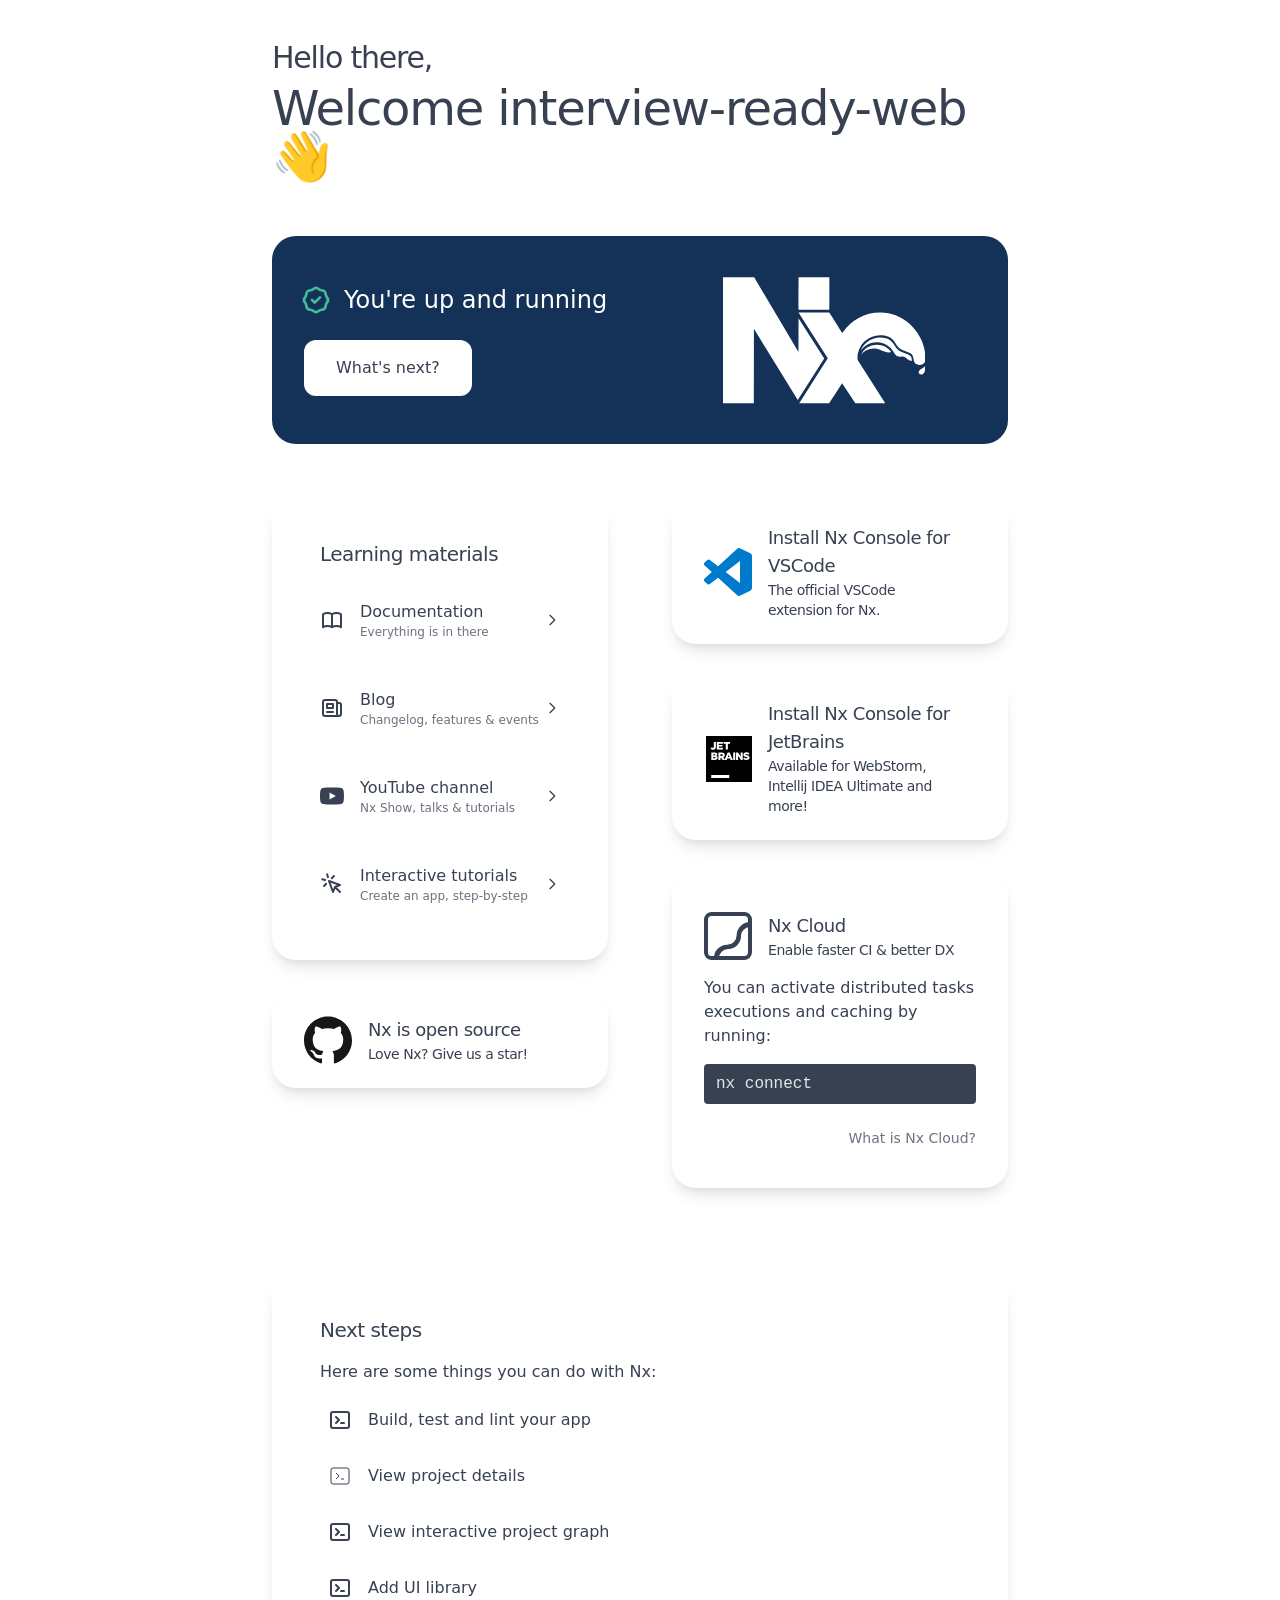
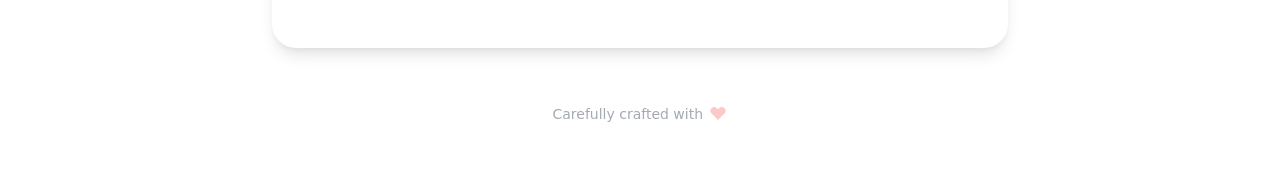
==== index.html @ 237ef2ca "Initial Development Build" ====
<!doctype html>
<html lang="en">
  <head>
    <meta charset="utf-8"/>
    <title>interview-ready-web</title>
    <base href="/"/>
    <meta name="viewport" content="width=device-width, initial-scale=1"/>
    <link rel="icon" type="image/x-icon" href="favicon.ico"/>
  <link rel="stylesheet" href="styles.css"></head>
  <body>
    <app-root></app-root>
  <script src="main.js" type="module"></script></body>
</html>
---- styles.css ----
/* apps/interview-ready-web/src/styles.scss */
/* angular:styles/global:styles */
/*# sourceMappingURL=styles.css.map */
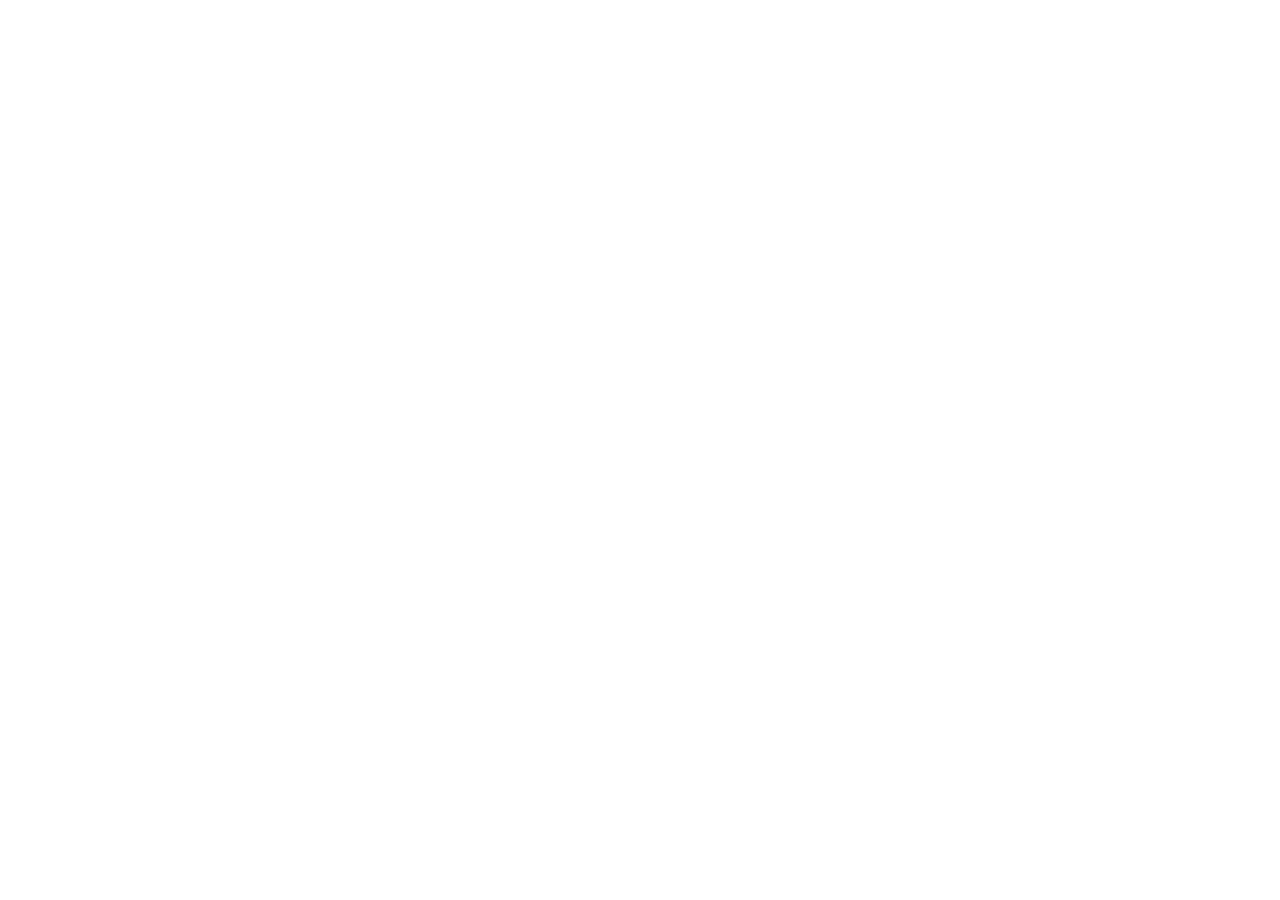
==== commit 745fec2a: "Fixing path issue" ====
--- a/index.html
+++ b/index.html
@@ -3,7 +3,7 @@
   <head>
     <meta charset="utf-8"/>
     <title>interview-ready-web</title>
-    <base href="/"/>
+    <base href="/interview-ready-web-development/"/>
     <meta name="viewport" content="width=device-width, initial-scale=1"/>
     <link rel="icon" type="image/x-icon" href="favicon.ico"/>
   <link rel="stylesheet" href="styles.css"></head>
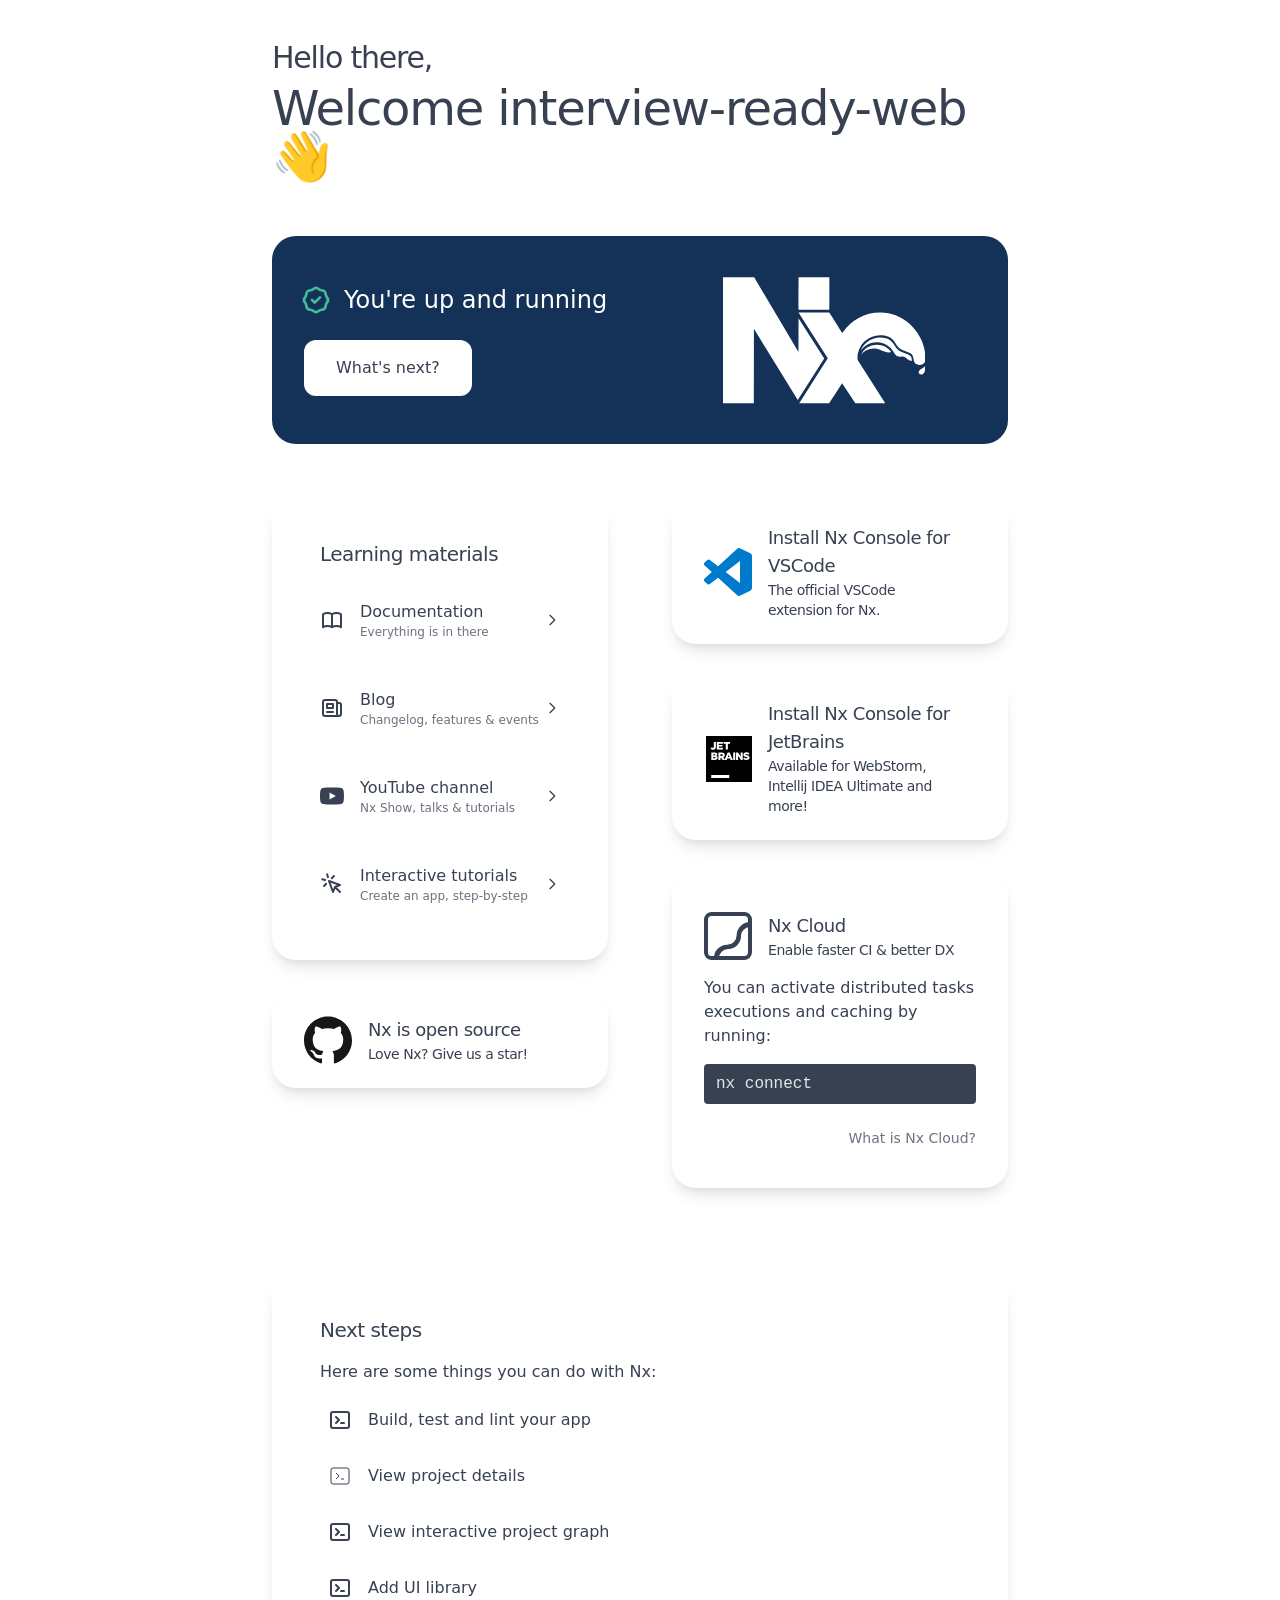
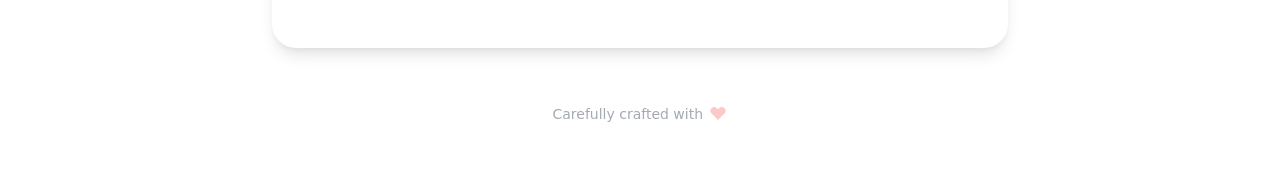
==== commit 3daa503c: "Removing base href for real CI/CD test" ====
--- a/index.html
+++ b/index.html
@@ -3,7 +3,7 @@
   <head>
     <meta charset="utf-8"/>
     <title>interview-ready-web</title>
-    <base href="/interview-ready-web-development/"/>
+    <base href="/"/>
     <meta name="viewport" content="width=device-width, initial-scale=1"/>
     <link rel="icon" type="image/x-icon" href="favicon.ico"/>
   <link rel="stylesheet" href="styles.css"></head>
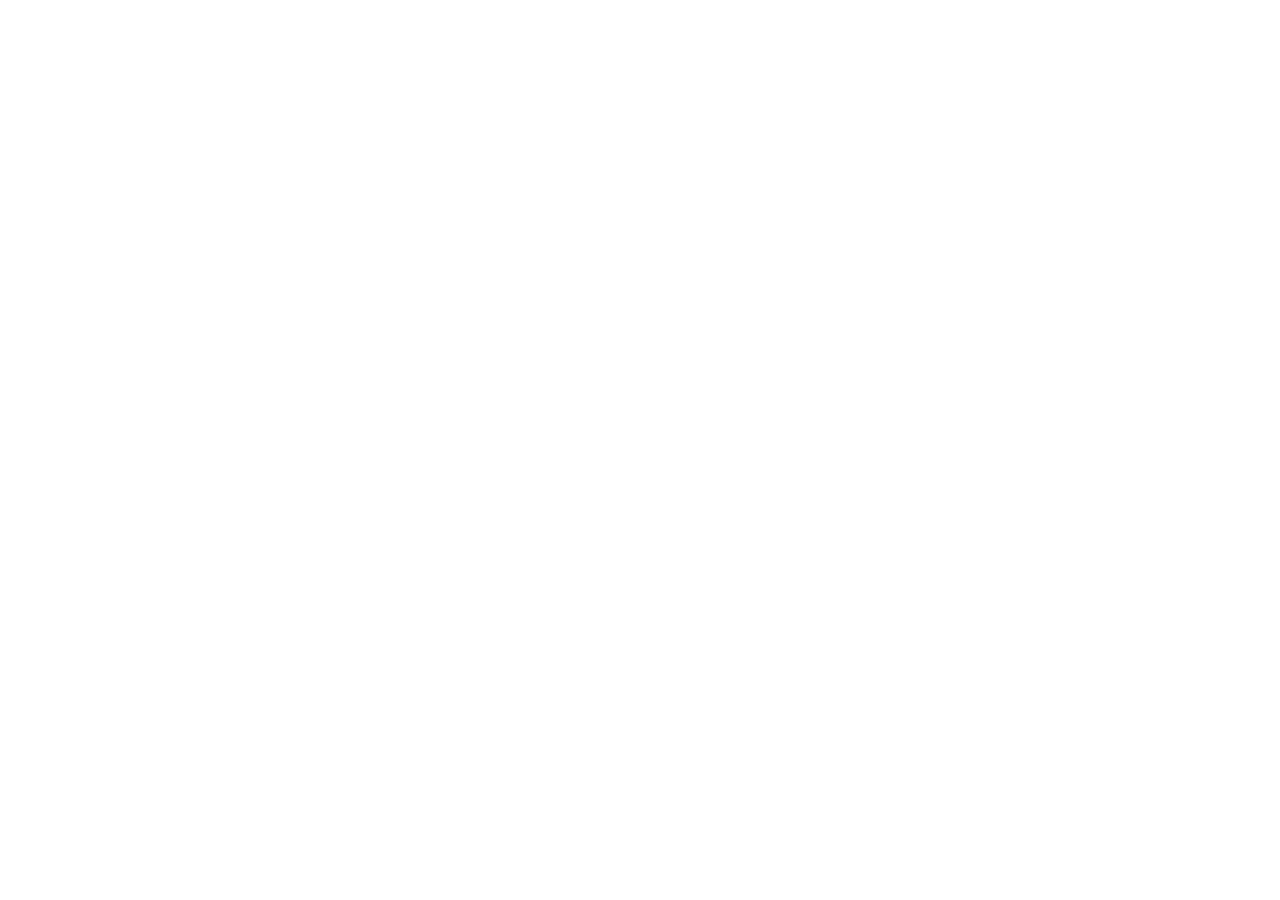
==== commit c2f461e6: "Update compiled JS from interview-ready-web's branch build" ====
--- a/index.html
+++ b/index.html
@@ -2,10 +2,11 @@
 <html lang="en">
   <head>
     <meta charset="utf-8"/>
-    <title>interview-ready-web</title>
-    <base href="/"/>
+    <title>InterviewReady – Practice Real Interviews</title>
+    <base href="/interview-ready-web-development/"/>
     <meta name="viewport" content="width=device-width, initial-scale=1"/>
     <link rel="icon" type="image/x-icon" href="favicon.ico"/>
+    <link href="https://fonts.googleapis.com/css2?family=Sora:wght@300;400;500;600;700;800&amp;family=DM+Sans:wght@300;400;500;600&amp;display=swap" rel="stylesheet"/>
   <link rel="stylesheet" href="styles.css"></head>
   <body>
     <app-root></app-root>
--- a/styles.css
+++ b/styles.css
@@ -1,3 +1,53 @@
 /* apps/interview-ready-web/src/styles.scss */
+:root {
+  --blue: #2563eb;
+  --blue-light: #eff6ff;
+  --blue-mid: #bfdbfe;
+  --blue-dark: #1d4ed8;
+  --teal: #0ea5e9;
+  --green: #10b981;
+  --amber: #f59e0b;
+  --red: #ef4444;
+  --text: #0f172a;
+  --text-soft: #475569;
+  --text-muted: #94a3b8;
+  --bg: #ffffff;
+  --bg-soft: #f8faff;
+  --bg-alt: #f1f5f9;
+  --border: #e2e8f0;
+  --shadow-sm: 0 1px 3px rgba(0, 0, 0, 0.06), 0 1px 2px rgba(0, 0, 0, 0.04);
+  --shadow: 0 4px 16px rgba(37, 99, 235, 0.08), 0 2px 8px rgba(0, 0, 0, 0.04);
+  --shadow-lg: 0 12px 40px rgba(37, 99, 235, 0.12), 0 4px 16px rgba(0, 0, 0, 0.06);
+  --radius: 16px;
+  --radius-sm: 10px;
+  --radius-lg: 24px;
+  --primary: var(--blue);
+}
+*,
+*::before,
+*::after {
+  box-sizing: border-box;
+  margin: 0;
+  padding: 0;
+}
+html {
+  scroll-behavior: smooth;
+}
+body {
+  font-family: "DM Sans", sans-serif;
+  background: var(--bg);
+  color: var(--text);
+  line-height: 1.6;
+  overflow-x: hidden;
+}
+h1,
+h2,
+h3,
+h4,
+h5 {
+  font-family: "Sora", sans-serif;
+  line-height: 1.2;
+}
+
 /* angular:styles/global:styles */
 /*# sourceMappingURL=styles.css.map */
